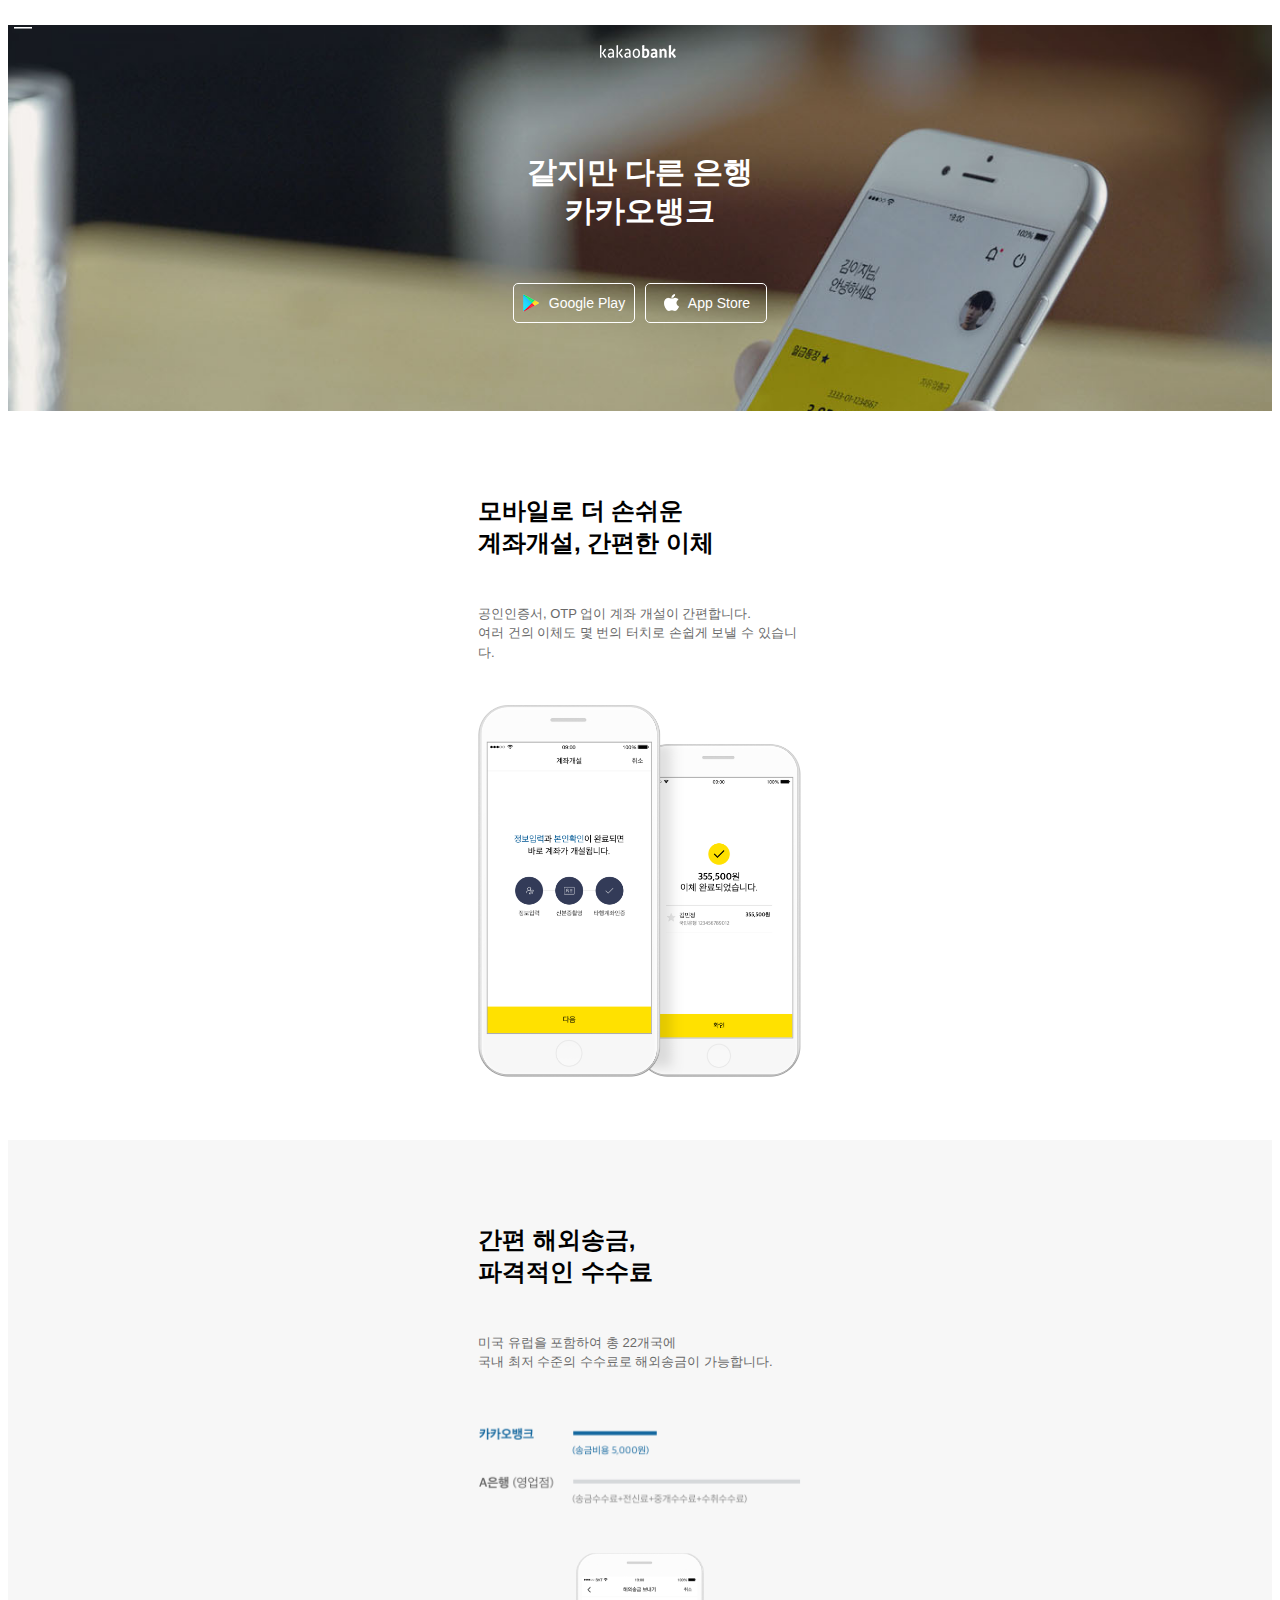
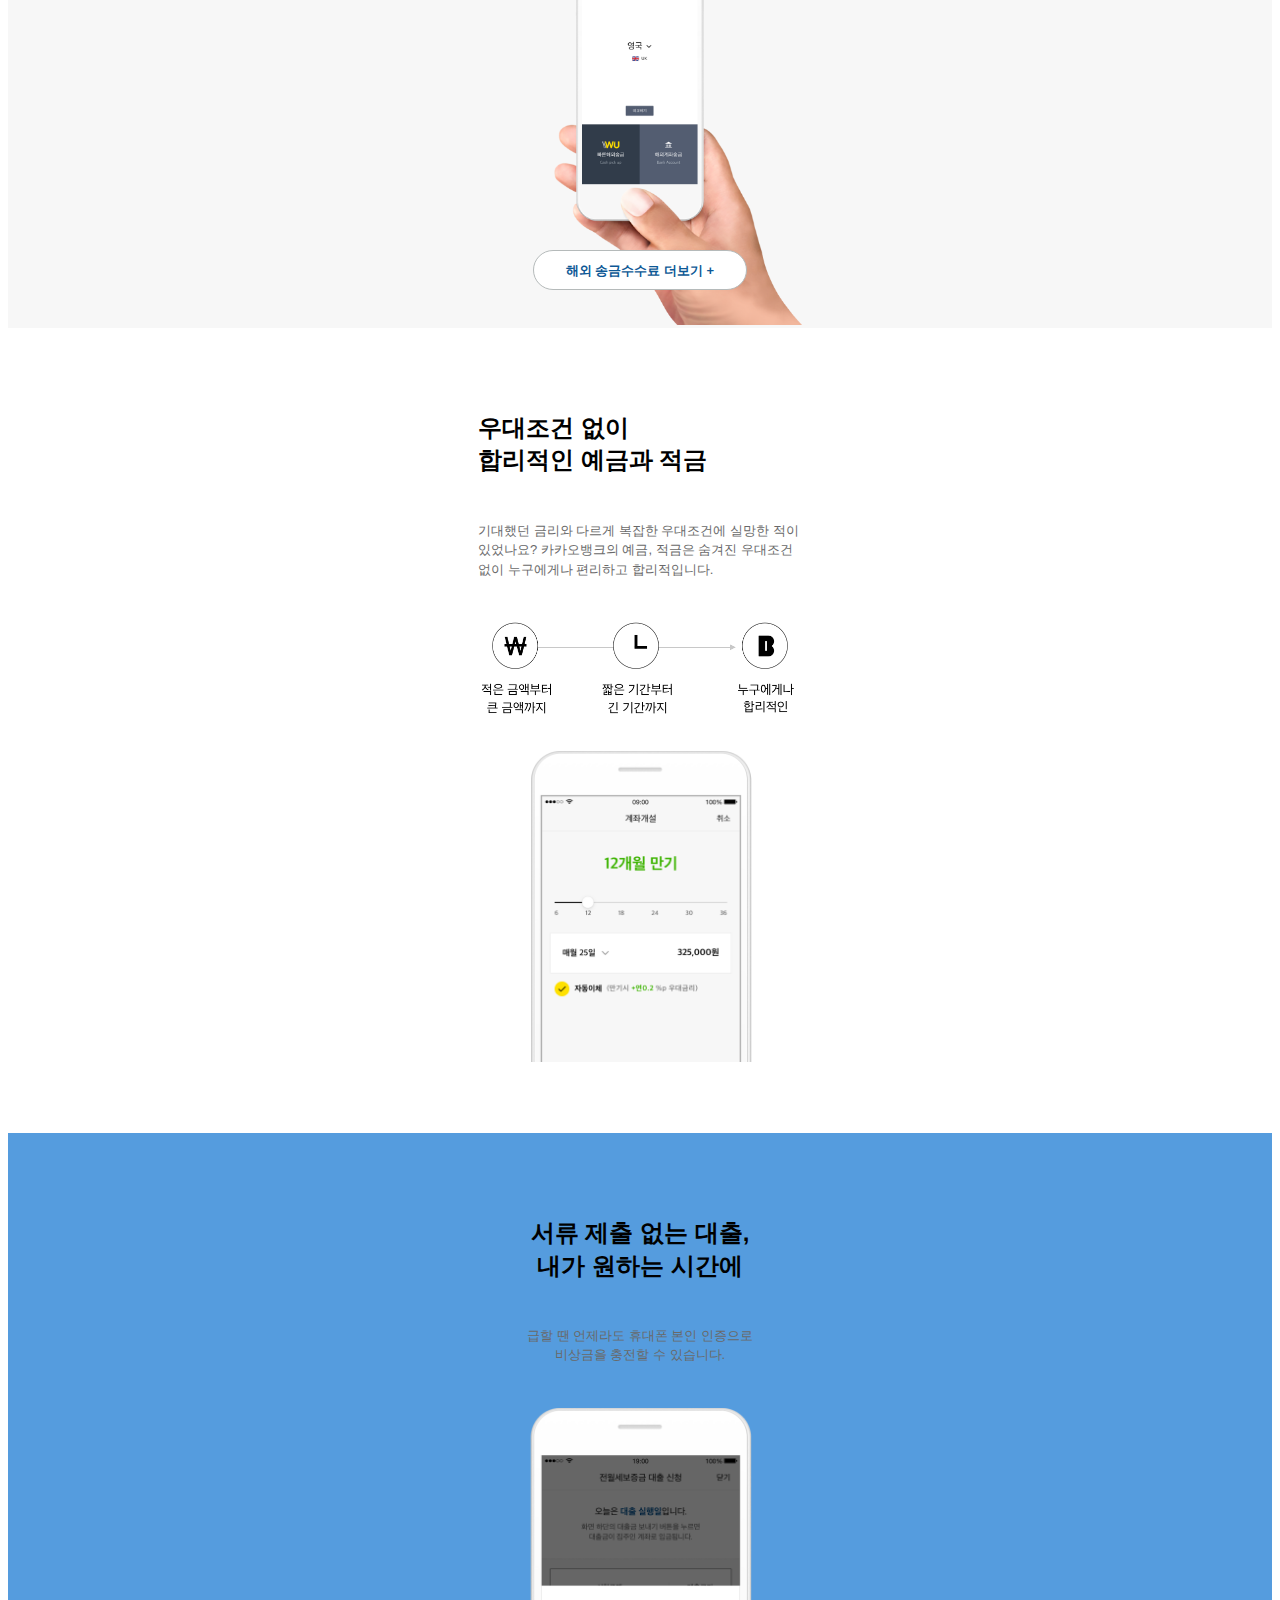
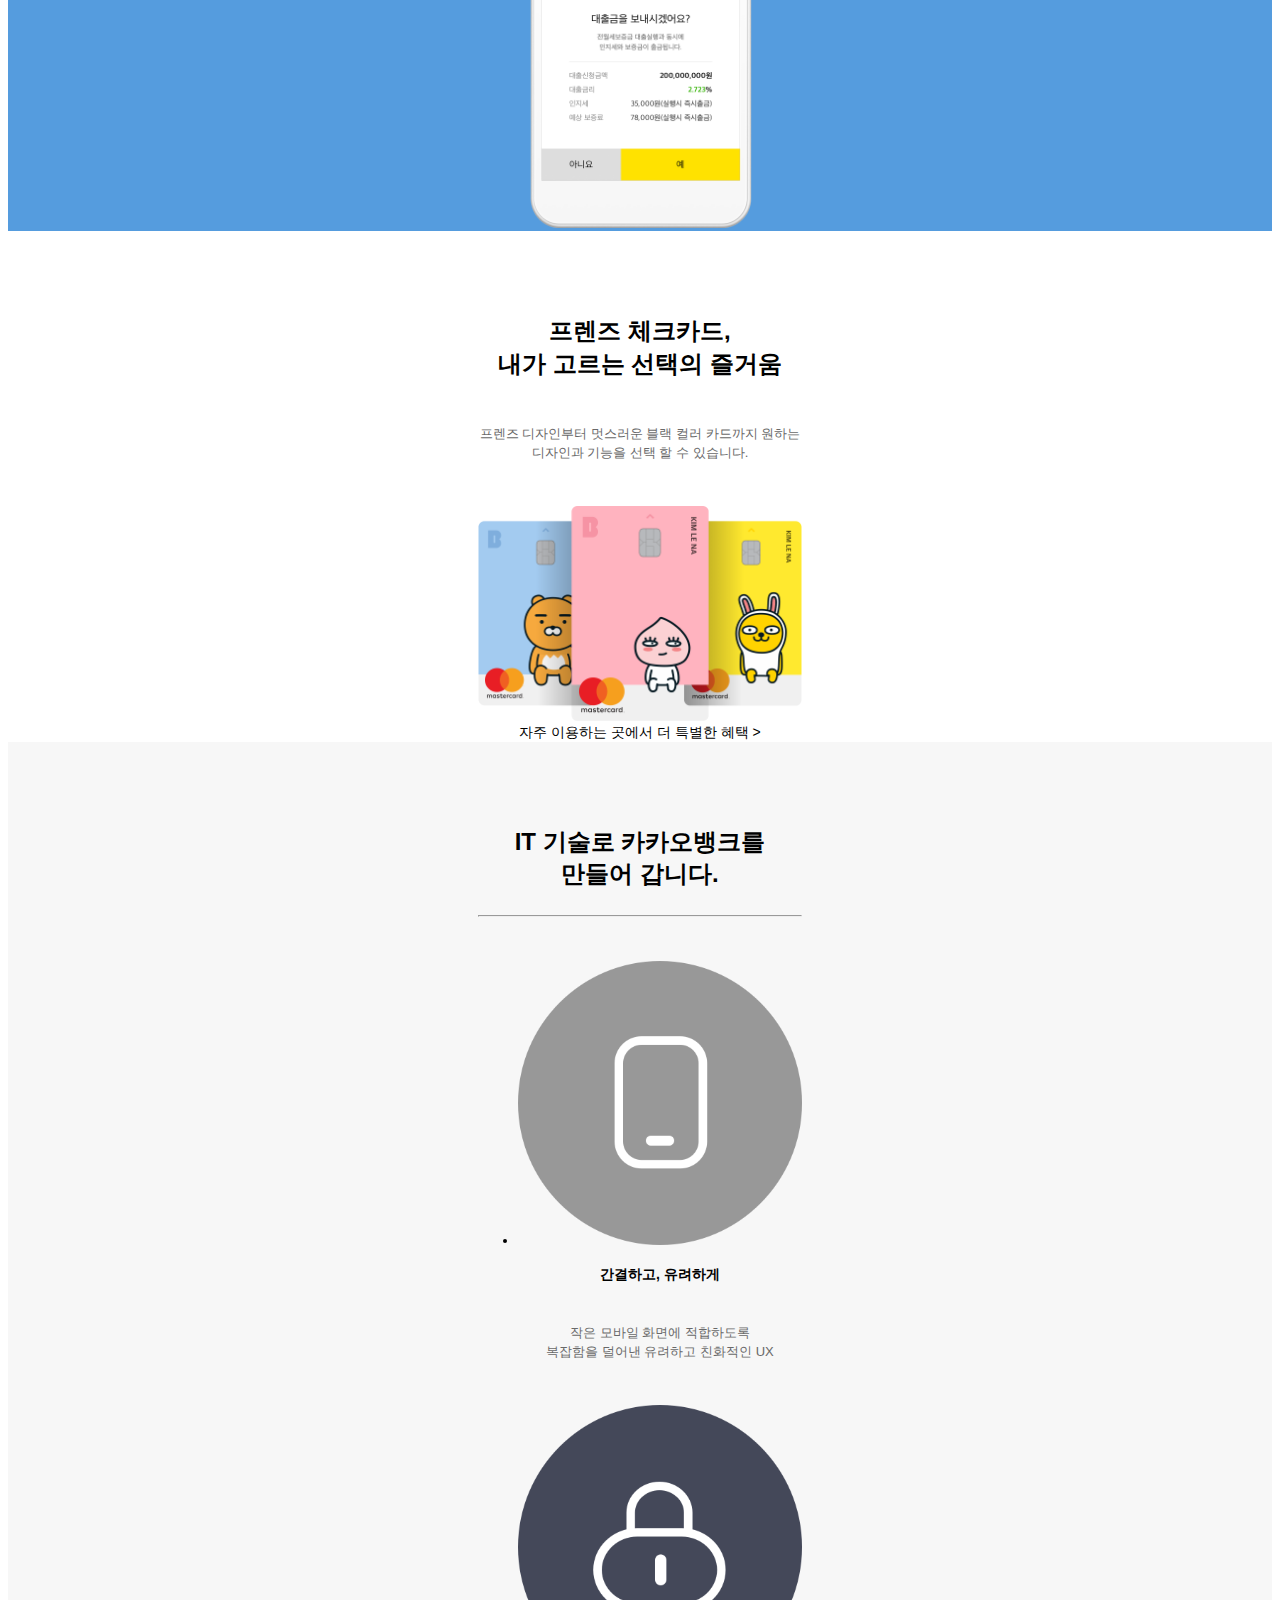
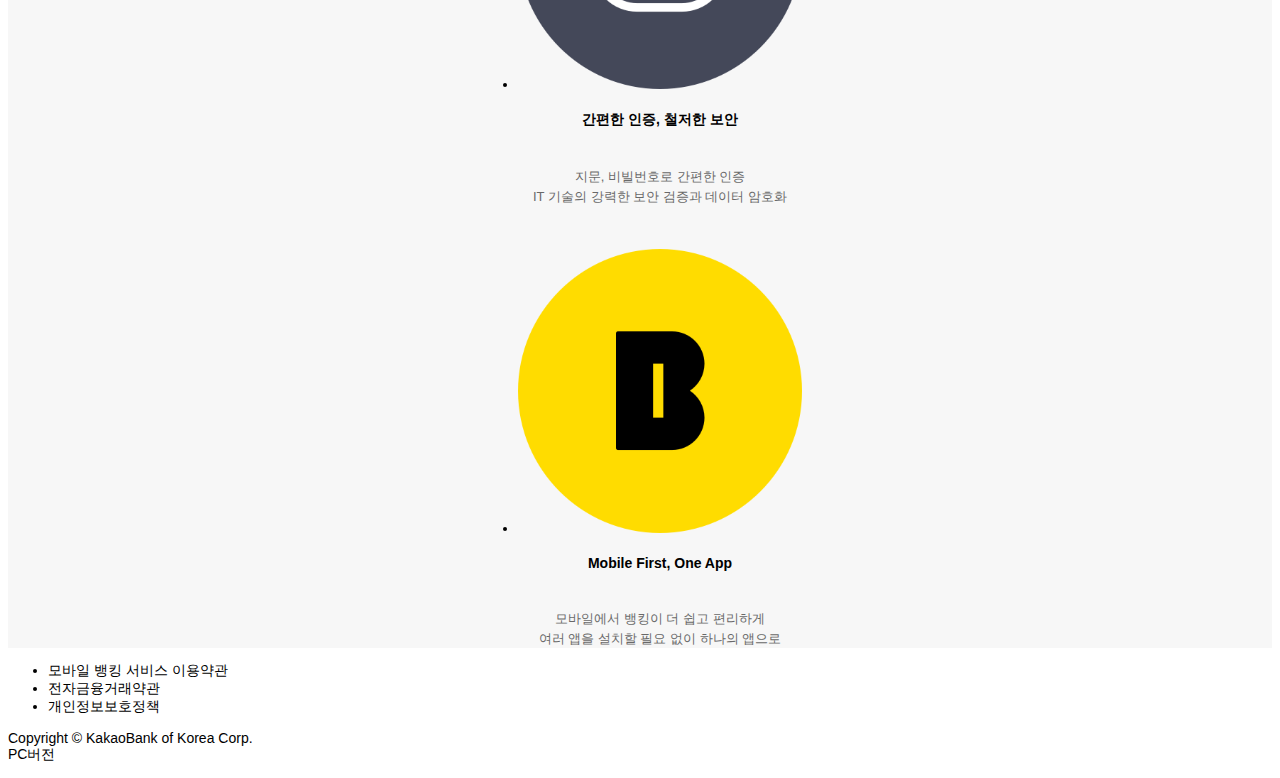
==== index.html @ 4d4aa613 "기존작업모든파일업로드" ====
<!DOCTYPE html>
<html lang="ko">
  <head>
    <meta charset="UTF-8" />
    <meta http-equiv="X-UA-Compatible" content="IE=edge" />
    <meta name="viewport" content="width=device-width, initial-scale=1.0" />
    <title>카카오뱅크 - 메인</title>
    <link rel="stylesheet" href="css/my-reset.css" />
    <link rel="stylesheet" href="css/header.css" />
    <link rel="stylesheet" href="css/footer.css" />
    <link rel="stylesheet" href="css/main_sect.css" />
    <script src="https://code.jquery.com/jquery-3.6.0.min.js"></script>
    <script src="js/common.js"></script>
  </head>
  <body>
    <div id="wrap">
      <header>
        <h1><a href="index.html" class="bgico">카카오뱅크</a></h1>
        <nav>
          <button class="btn_show_all_menu bgico">전체 메뉴 보기</button>
          <div class="all_menu">
            <div class="menu_box">
              <h2 class="bgico">카카오뱅크 전체 메뉴</h2>
              <ul>
                <li><a href="sub1_about_kakao.html">카카오뱅크 소개</a></li>
                <li><a href="sub2_gong.html">공지/이벤트</a></li>
                <li><a href="sub3_qna.html">자주묻는질문</a></li>
              </ul>
              <button class="btn_hide_all_menu bgico">전체 메뉴 닫기</button>
            </div>
          </div>
        </nav>
      </header>
      <div class="visual">
        <div class="inner a_center">
          <h2>
            같지만 다른 은행<br />
            카카오뱅크
          </h2>
          <p>
            <a href="https://play.google.com/"> <i class="bgico google"></i>Google Play </a>
            <a href="https://www.apple.com/kr/app-store/">
              <i class="bgico apple"></i>
              App Store</a
            >
          </p>
        </div>
      </div>
      <section>
        <div class="con1">
          <div class="inner">
            <h3>
              모바일로 더 손쉬운 <br />
              계좌개설, 간편한 이체
            </h3>
            <p>
              공인인증서, OTP 업이 계좌 개설이 간편합니다. <br />
              여러 건의 이체도 몇 번의 터치로 손쉽게 보낼 수 있습니다.
            </p>
            <img src="images/mweb-phone-1@2x-20170821.png" alt="계좌개설" />
          </div>
        </div>
        <div class="con2">
          <div class="inner">
            <h3>
              간편 해외송금, <br />
              파격적인 수수료
            </h3>
            <p>
              미국 유럽을 포함하여 총 22개국에<br />
              국내 최저 수준의 수수료로 해외송금이 가능합니다.
            </p>
            <img src="images/progr.png" alt="송금비용 오천원" />
            <img src="images/mweb-phone-2-190122@2x.png" alt="해외송금" />

            <p class="more"><a href="#">해외 송금수수료 더보기 +</a></p>
          </div>
        </div>
        <div class="con3">
          <div class="inner">
            <h3>
              우대조건 없이 <br />
              합리적인 예금과 적금
            </h3>
            <p>기대했던 금리와 다르게 복잡한 우대조건에 실망한 적이 있었나요? 카카오뱅크의 예금, 적금은 숨겨진 우대조건 없이 누구에게나 편리하고 합리적입니다.</p>
            <img src="images/mweb-money-2@2x.png" alt="누구에게나 합리적인" />
            <img src="images/detail-01-img-phone-8-1@2x.png" alt="12개월 만기" />
            <img src="images/detail-01-img-phone-gradient-gray@2x.png" alt="12개월 만기" />
          </div>
        </div>
        <div class="con4">
          <div class="inner a_center">
            <h3>
              서류 제출 없는 대출, <br />
              내가 원하는 시간에
            </h3>
            <p>
              급할 땐 언제라도 휴대폰 본인 인증으로 <br />
              비상금을 충전할 수 있습니다.
            </p>
            <img src="images/mweb-phone-4-181015@2x.png" alt="비상금충천" />
          </div>
        </div>
        <div class="con5">
          <div class="inner a_center">
            <h3>
              프렌즈 체크카드, <br />
              내가 고르는 선택의 즐거움
            </h3>
            <p>프렌즈 디자인부터 멋스러운 블랙 컬러 카드까지 원하는 디자인과 기능을 선택 할 수 있습니다.</p>
            <img src="images/mweb-card@2x.png" alt="체크카드" />
            <a href="#" class="more2">자주 이용하는 곳에서 더 특별한 혜택 &gt; </a>
          </div>
        </div>
        <div class="con6">
          <div class="inner a_center">
            <h3>
              IT 기술로 카카오뱅크를 <br />
              만들어 갑니다.
            </h3>
            <hr />
            <ul>
              <li>
                <img src="images/mweb-ico-1@2x.png" alt="간결" />
                <h4>간결하고, 유려하게</h4>
                <p>
                  작은 모바일 화면에 적합하도록 <br />
                  복잡함을 덜어낸 유려하고 친화적인 UX
                </p>
              </li>

              <li>
                <img src="images/mweb-ico-2@2x.png" alt="보안" />
                <h4>간편한 인증, 철저한 보안</h4>
                <p>
                  지문, 비빌번호로 간편한 인증 <br />
                  IT 기술의 강력한 보안 검증과 데이터 암호화
                </p>
              </li>

              <li>
                <img src="images/mweb-ico-3@2x.png" alt="하나의앱" />
                <h4>Mobile First, One App</h4>
                <p>
                  모바일에서 뱅킹이 더 쉽고 편리하게 <br />
                  여러 앱을 설치할 필요 없이 하나의 앱으로
                </p>
              </li>
            </ul>
          </div>
        </div>
      </section>
      <footer>
        <ul>
          <li><a href="#">모바일 뱅킹 서비스 이용약관</a></li>
          <li><a href="#">전자금융거래약관</a></li>
          <li><a href="#">개인정보보호정책</a></li>
        </ul>
        <p>
          Copyright &copy; KakaoBank of Korea Corp.
          <a href="https://www.kakaobank.com">PC버전</a>
        </p>
      </footer>
    </div>
  </body>
</html>
---- css/header.css ----
.bgico {
    background-image: url(../images/kabang.png);
    background-repeat: no-repeat;
    overflow: hidden;
    color: transparent;
  }
  #wrap {
    min-width: 360px;
  }
  header {
    position: absolute;
    top: 0;
    left: 0;
    width: 100%;
    padding: 16px 14px;
  }
  header h1 {
    color: #fff;
    text-align: center;
  }
  header h1 a {
    display: inline-block;
    width: 80px;
    height: 15px;
    background-position-y: -20px;
  
    position: relative;
    z-index: 10;
  }
  header nav {
    position: absolute;
    top: 0;
    left: 0;
    width: 100%;
    padding: 16px 14px;
  }
  header nav .btn_show_all_menu {
    width: 19px;
    height: 15px;
    background-position: -80px -20px;
  }
  header nav .all_menu {
    display: none;
  
    background-color: rgba(0, 0, 0, 0.4);
    position: fixed;
    top: 0;
    left: 0;
    width: 100%;
    height: 100%;
  
    z-index: 20;
  }
  header nav .all_menu .menu_box {
    background-color: #fff;
    padding-top: 16px;
  }
  header nav .all_menu .menu_box h2 {
    width: 80px;
    height: 14px;
    margin: auto;
  }
  header nav .all_menu .menu_box ul {
    padding: 16px;
  }
  header nav .all_menu .menu_box ul li {
    border-bottom: 1px solid #f5f5f5;
  }
  header nav .all_menu .menu_box ul li:last-child {
    border-bottom: 0;
  }
  
  header nav .all_menu .menu_box ul li a {
    padding: 20px 0;
  }
  header nav .all_menu .menu_box ul li a:hover {
    font-weight: bold;
  }
  header nav .btn_hide_all_menu {
    width: 22px;
    height: 20px;
    background-position: -57px -38px;
  
    position: absolute;
    top: 14px;
    left: 14px;
  }
---- css/main_sect.css ----
.inner {
    width: 360px;
    padding: 0 18px;
    margin: auto;
  }
  .a_center {
    text-align: center;
  }
  .visual {
    height: 386px;
    background-color: #333;
    background-image: url(../images/bg_main_3.jpg);
    background-size: cover;
    background-position: center;
  
    color: #fff;
  }
  .visual h2 {
    padding-top: 127px;
    font-size: 30px;
    line-height: 1.3;
  }
  .visual p {
    padding-top: 28px;
    display: flex;
    justify-content: space-between;
  
    width: 254px;
    margin: auto;
  }
  .visual p a {
    border: 1px solid #fff;
    border-radius: 5px;
    display: flex;
    align-items: center;
    justify-content: center;
  
    width: 122px;
    height: 40px;
  }
  
  .visual p i {
    display: inline-block;
    width: 18px;
    height: 20px;
    margin-right: 8px;
  }
  .visual p i.google {
    background-position: 0 -119px;
  }
  .visual p i.apple {
    background-position: -18px -119px;
  }
  
  section > div {
    padding-top: 60px;
  }
  section h3 {
    font-size: 24px;
    line-height: 1.35;
  }
  section p {
    font-size: 13px;
    color: #696969;
    line-height: 1.5;
    padding-top: 20px;
  }
  section img {
    margin-top: 30px;
  }
  .con2,
  .con6 {
    background-color: #f7f7f7;
  }
  .con4 {
    background-color: #559cde;
  }
  .con1 {
    padding-bottom: 60px;
  }
  .con2 {
    position: relative;
  }
  .con2 .more {
    position: absolute;
    bottom: 25px;
    left: 0;
    width: 100%;
  }
  .con2 .more a {
    width: 214px;
    height: 40px;
    background-color: #fff;
    border-radius: 20px;
    margin: auto;
    text-align: center;
    line-height: 40px;
    color: #0d5895;
    font-weight: bold;
    border: 1px solid #b5baba;
  }
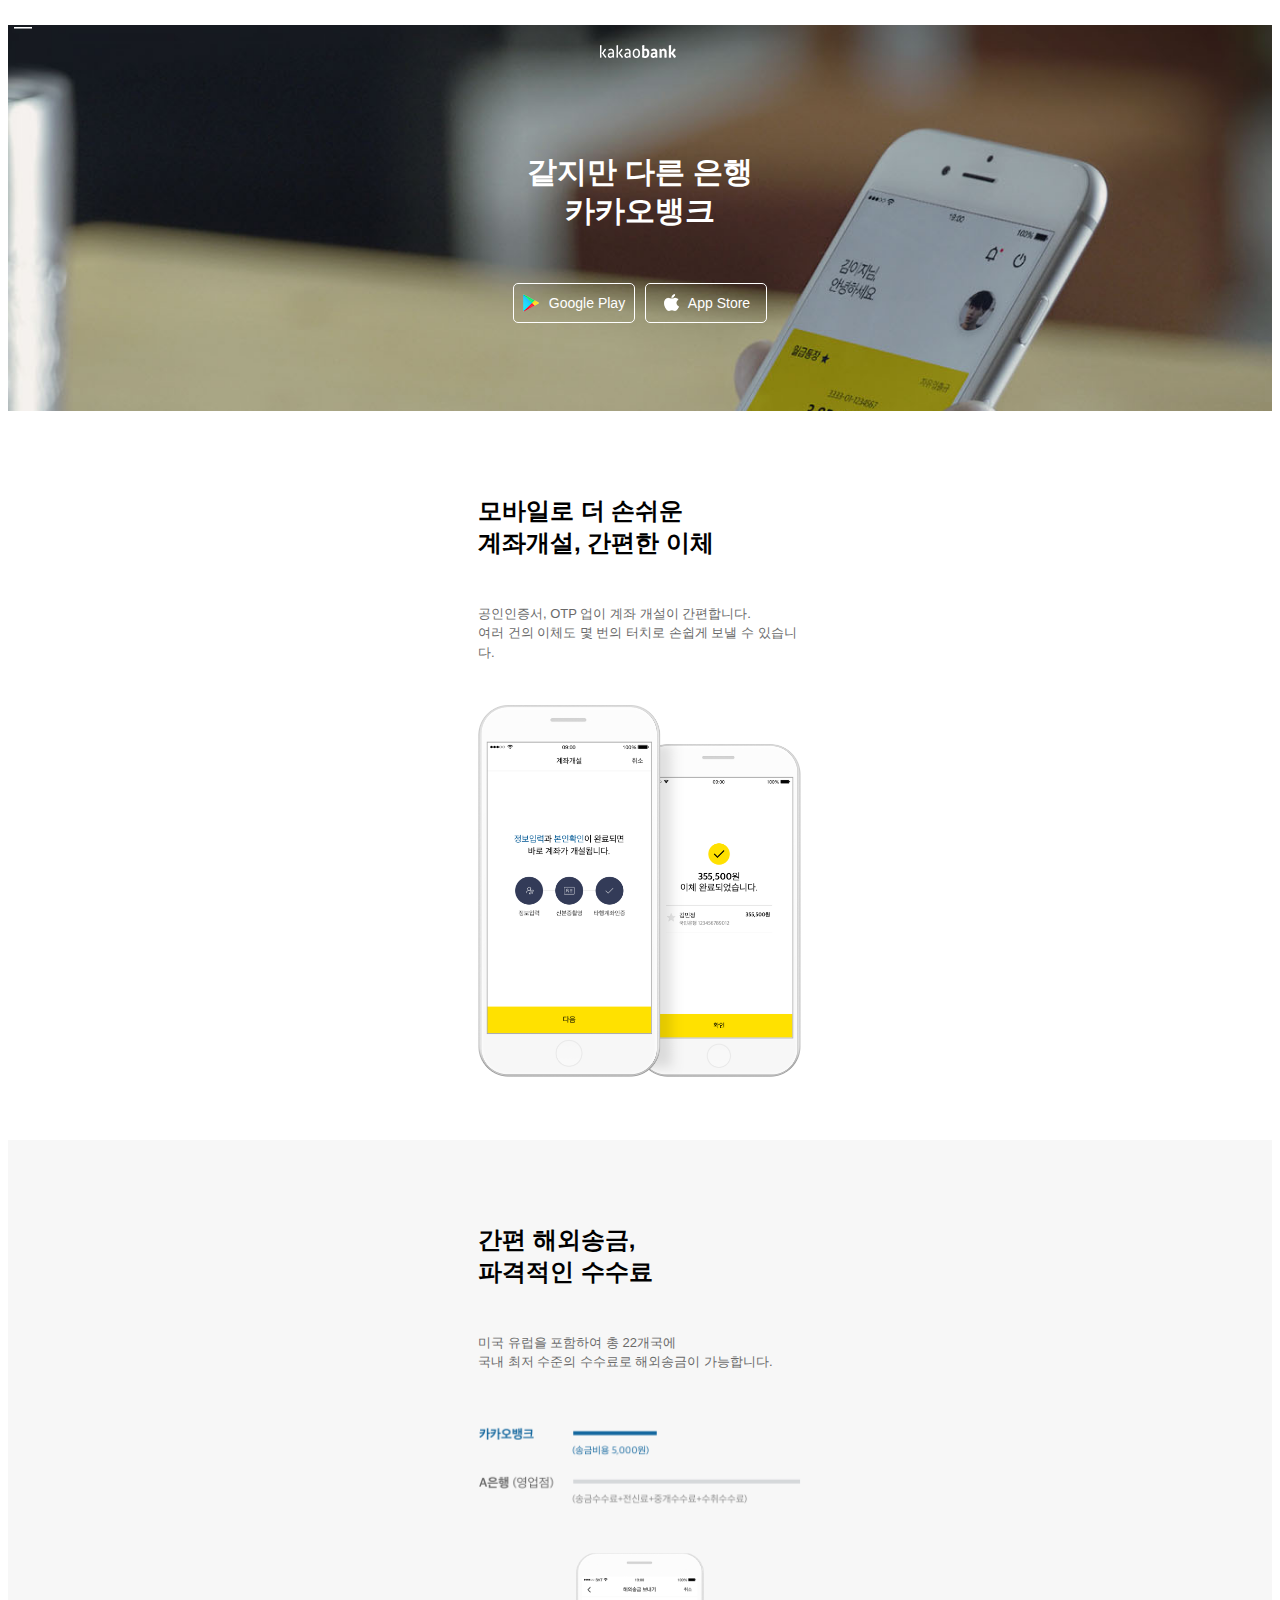
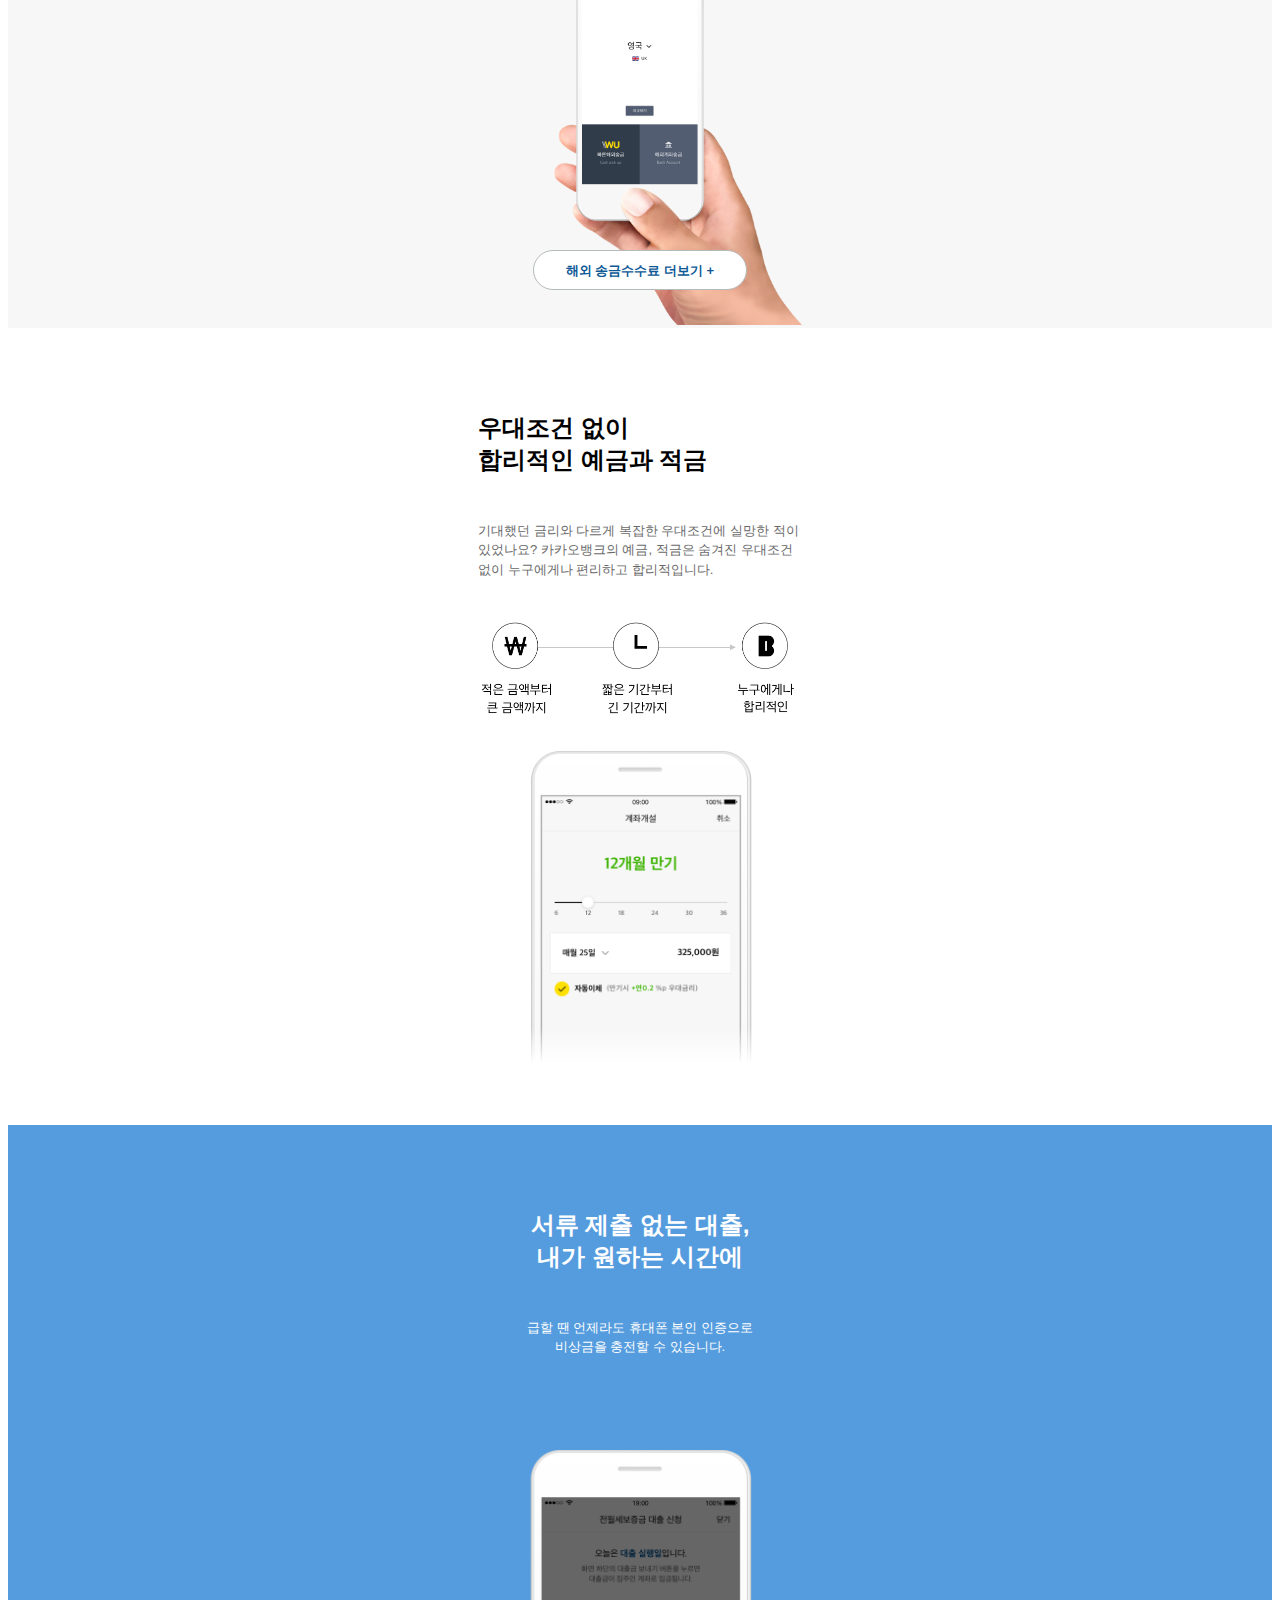
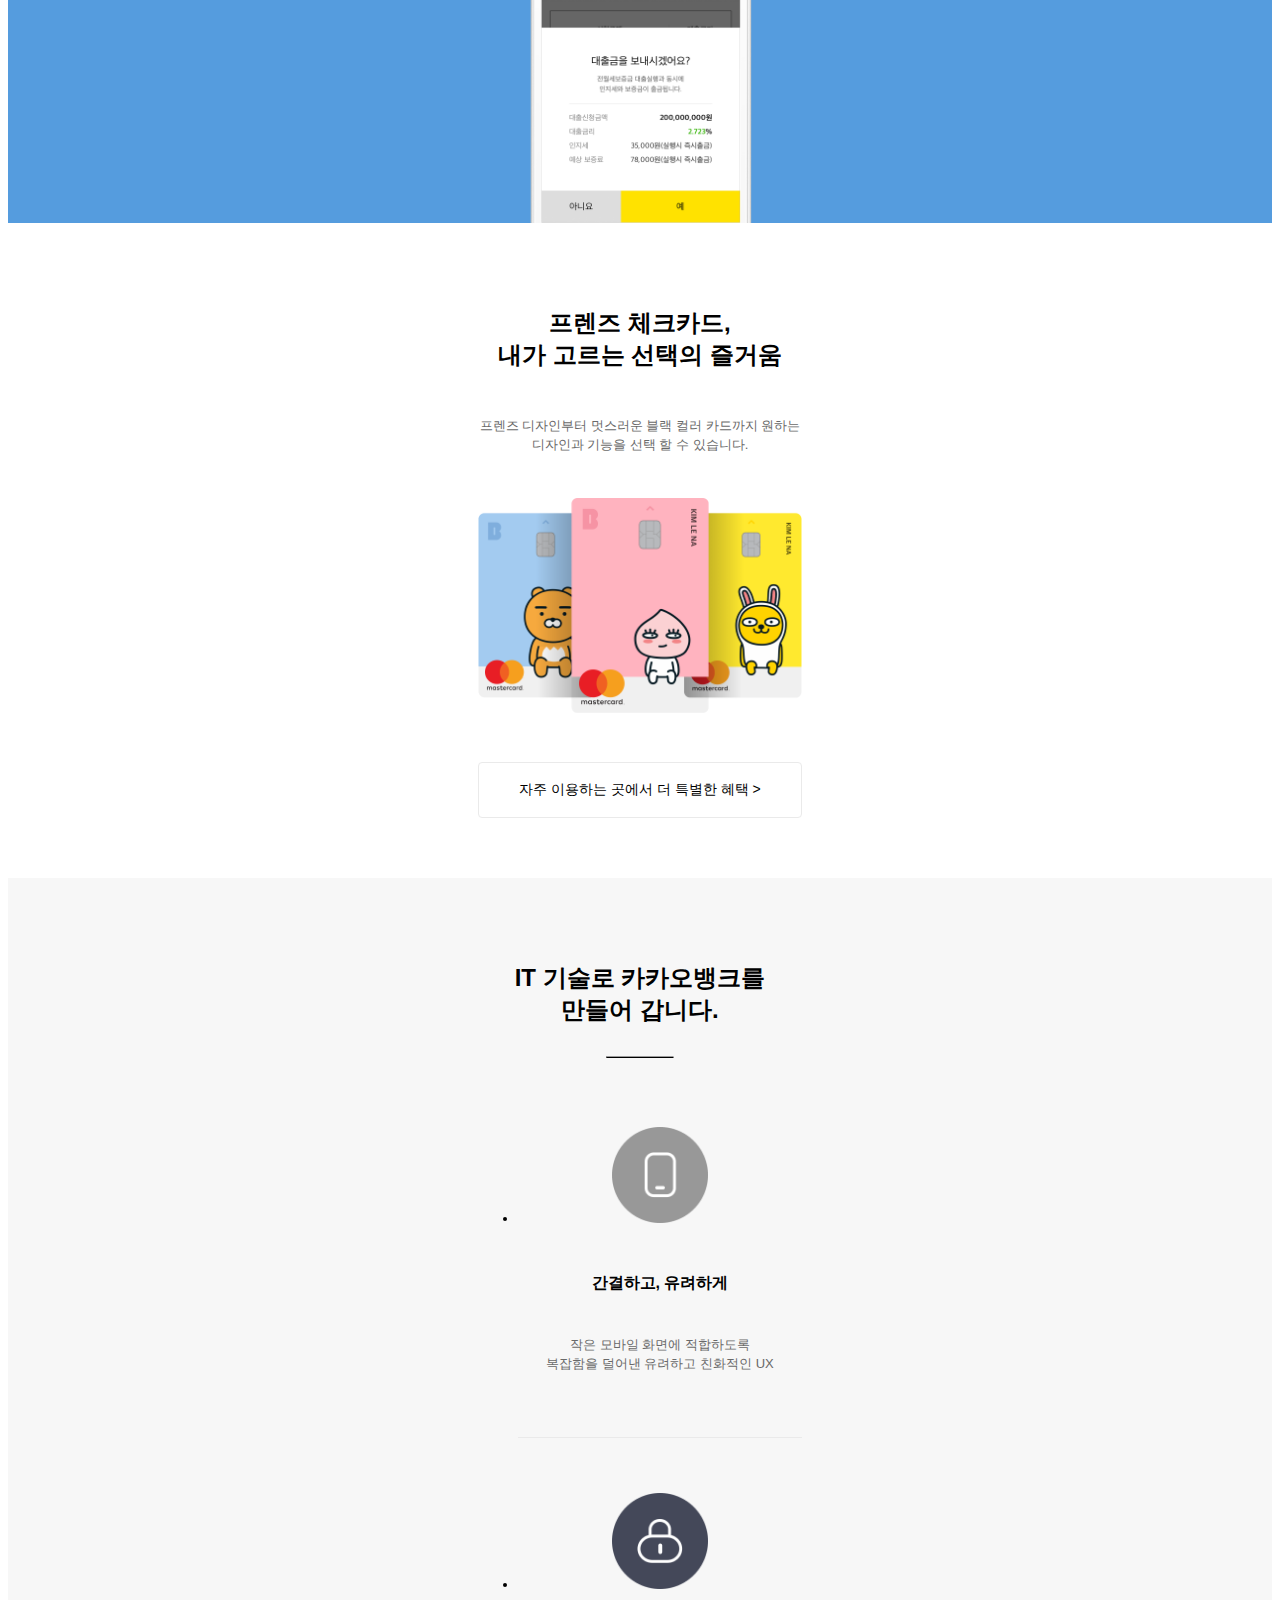
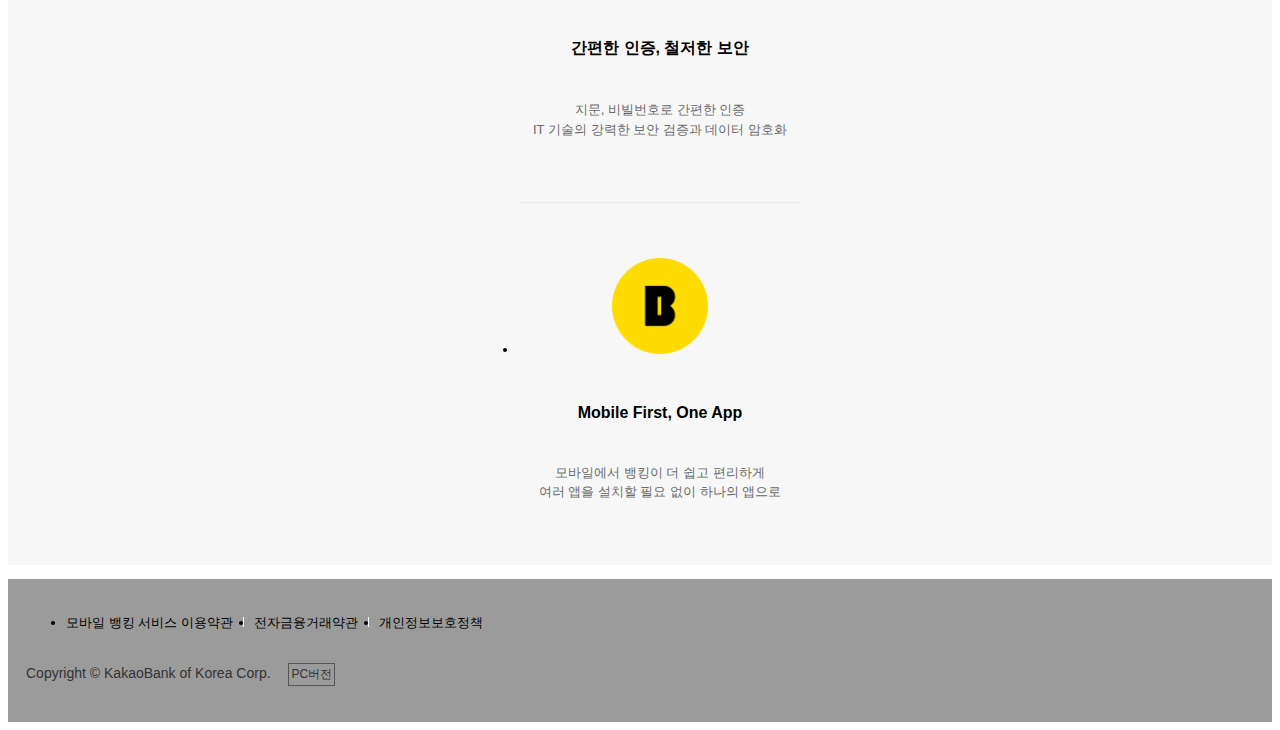
==== commit f213babe: "인덱스 슽이지 완료" ====
--- a/index.html
+++ b/index.html
@@ -4,13 +4,14 @@
     <meta charset="UTF-8" />
     <meta http-equiv="X-UA-Compatible" content="IE=edge" />
     <meta name="viewport" content="width=device-width, initial-scale=1.0" />
-    <title>카카오뱅크 - 메인</title>
+    <title>카카오뱅크 - 메인 </title>
     <link rel="stylesheet" href="css/my-reset.css" />
     <link rel="stylesheet" href="css/header.css" />
     <link rel="stylesheet" href="css/footer.css" />
     <link rel="stylesheet" href="css/main_sect.css" />
     <script src="https://code.jquery.com/jquery-3.6.0.min.js"></script>
     <script src="js/common.js"></script>
+    <script src="js/main.js"></script>
   </head>
   <body>
     <div id="wrap">
@@ -85,7 +86,7 @@
             <p>기대했던 금리와 다르게 복잡한 우대조건에 실망한 적이 있었나요? 카카오뱅크의 예금, 적금은 숨겨진 우대조건 없이 누구에게나 편리하고 합리적입니다.</p>
             <img src="images/mweb-money-2@2x.png" alt="누구에게나 합리적인" />
             <img src="images/detail-01-img-phone-8-1@2x.png" alt="12개월 만기" />
-            <img src="images/detail-01-img-phone-gradient-gray@2x.png" alt="12개월 만기" />
+            <img src="images/detail-01-img-phone-gradient-gray@2x.png" alt="12개월 만기" class="gra"/>
           </div>
         </div>
         <div class="con4">
--- a/css/footer.css
+++ b/css/footer.css
@@ -0,0 +1,33 @@
+footer{
+    padding: 22px 18px;
+    background-color: rgb(155,155,155);
+}
+footer ul{
+    display: flex;
+    padding-bottom: 17px;
+    font-size: 13px;
+}
+footer ul li{
+    padding-right: 10px;
+}
+footer ul li a::after{
+    content: "";
+    display: inline-block;
+    width: 1px;
+    height: 10px;
+    background-color: #fff;
+    margin-left: 10px;
+}
+footer ul li:last-child a::after{
+    display: none;
+}
+footer p{
+    color: #333;
+}
+footer p a{
+    display: inline-block;
+    border: 1px solid #555;
+    font-size: 12px;
+    padding: 2px;
+    margin-left: 14px;
+}--- a/css/main_sect.css
+++ b/css/main_sect.css
@@ -72,9 +72,6 @@
   .con6 {
     background-color: #f7f7f7;
   }
-  .con4 {
-    background-color: #559cde;
-  }
   .con1 {
     padding-bottom: 60px;
   }
@@ -99,4 +96,61 @@
     font-weight: bold;
     border: 1px solid #b5baba;
   }
+  .con3{
+    padding-bottom: 60px;
+  }
+  .con3 .inner{
+    position: relative;
+  }
+  .con3 .gra{
+    position: absolute;
+    bottom: 0;
+    left: 0;
+  }
+  .con4{
+    background-color: #559cde;
+    color: white;
+
+    overflow: hidden;
+    transition: 0.3s;
+  }
+  .con4 p{
+    color: white;
+  }
+  .con4 img{
+    position: relative;
+    top: 50px;
+
+  }
+  .con4.bgdark{   /*선택자를 붙여야함- 자기자신이면 붙여야하고 자손이면 띄어쓰기*/
+    background-color: #183956;
+  }
+  .con5 .more2{
+    border: 1px solid #eaeaea;
+    padding: 18px;
+    border-radius: 4px;
+    margin-top: 46px;
+    margin-bottom: 60px;
+  }
+  .con6 hr{
+    width: 68px;
+    border-bottom: 1px solid #000;
+    margin-top: 30px;
+  }
+  .con6 img{
+    width: 96px;
+  }
+  .con6 li{
+    padding-top: 25px;
+    border-bottom: 1px solid #eaeaea;
+    padding-bottom: 50px;
+  }
+  .con6 li:last-child{
+    border: 0;
+  }
+  .con6 h4{
+    font-size: 16px;
+    font-weight: bold;
+    padding-top: 25px;
+  }
   